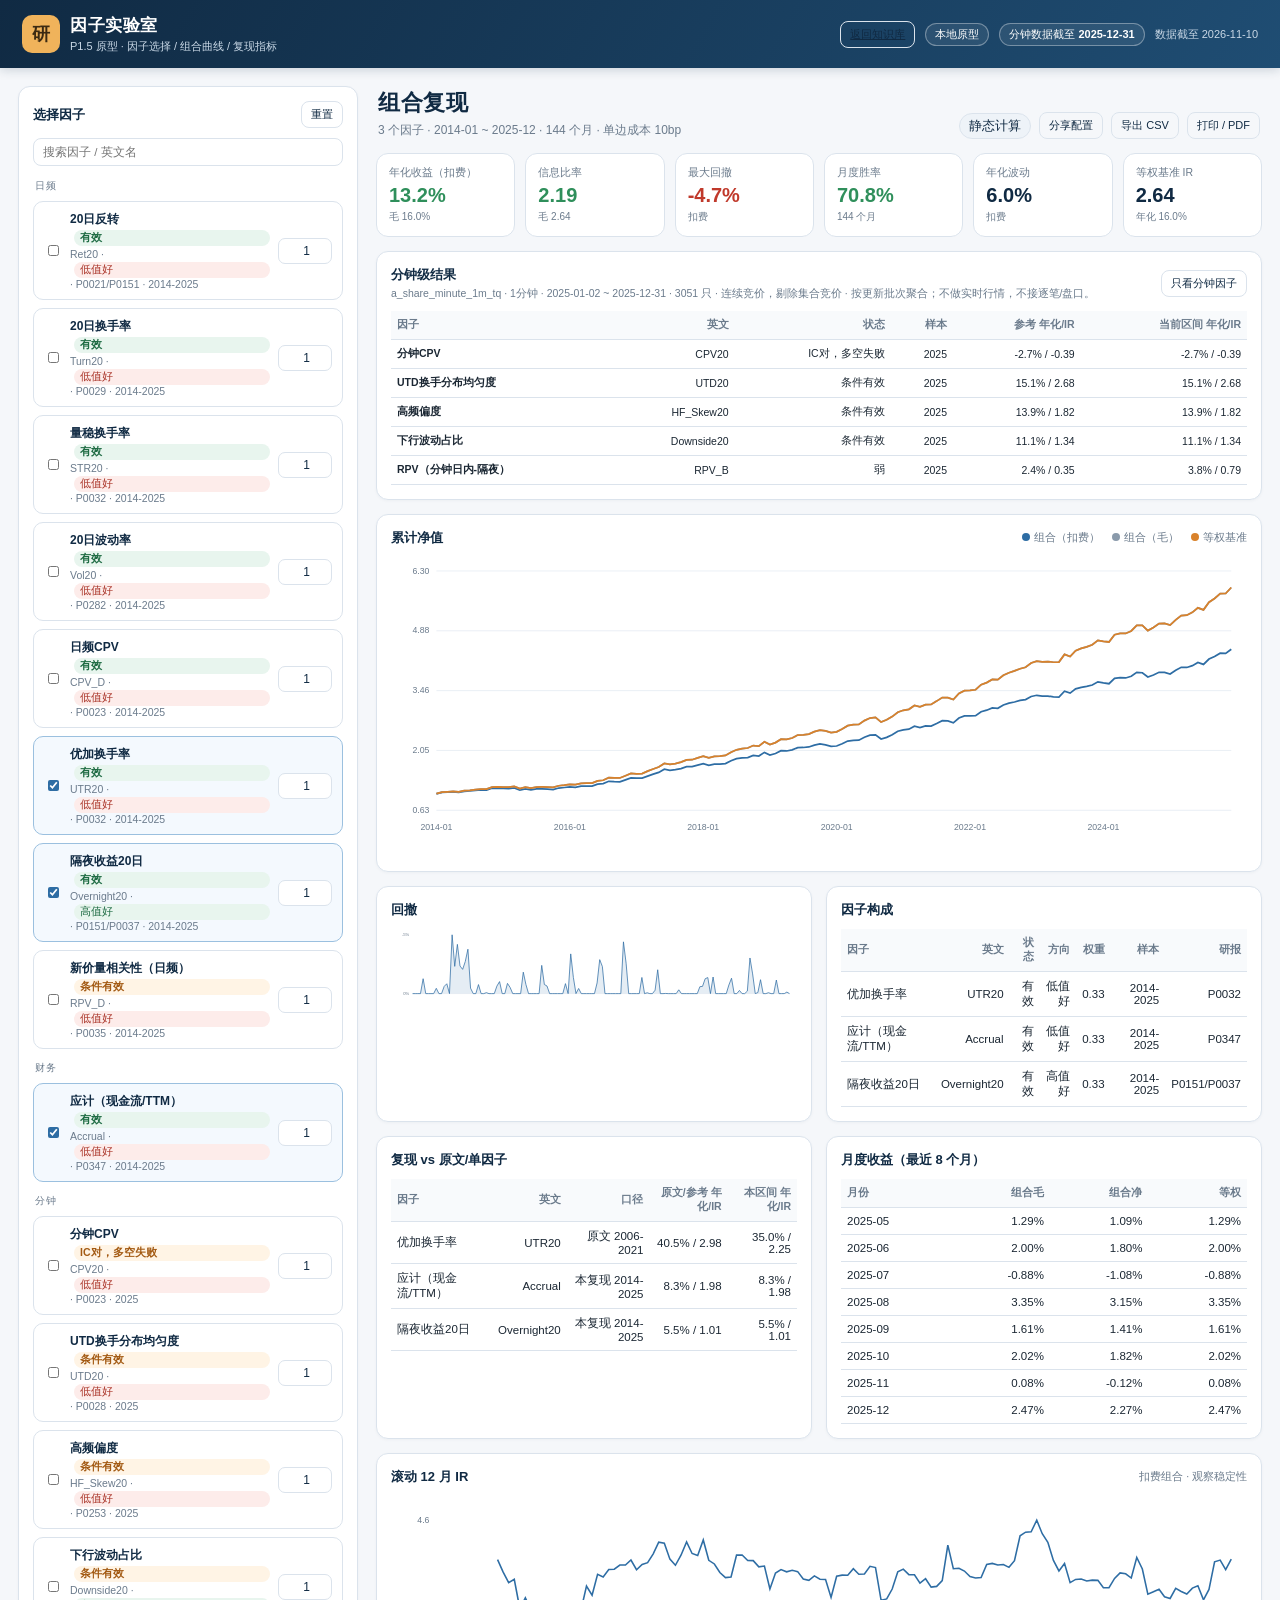
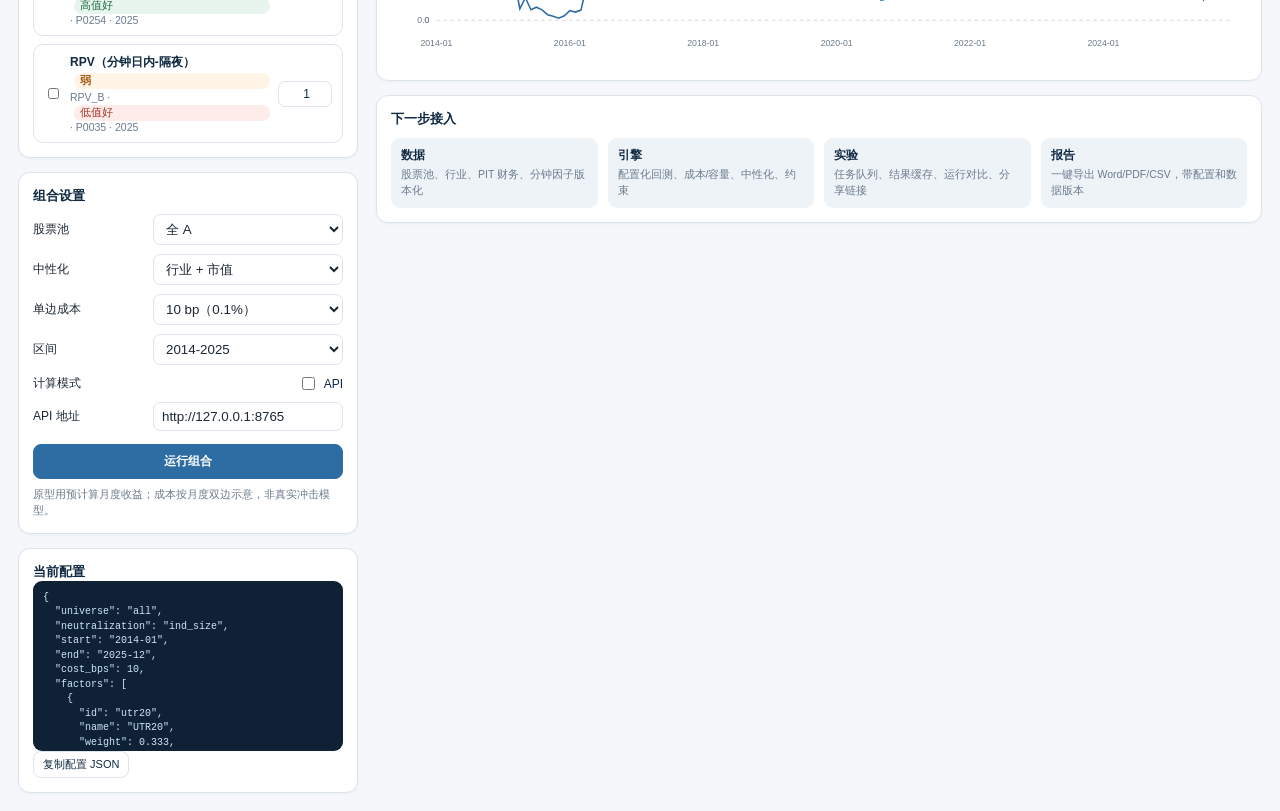
==== 平台原型/index.html @ 30ce6547 "update knowledge base: L3 small-sample validation" ====
<!DOCTYPE html>
<html lang="zh-CN">
<head>
  <meta charset="UTF-8">
  <meta name="viewport" content="width=device-width, initial-scale=1.0">
  <title>因子实验室 · P1.5 原型</title>
  <link rel="stylesheet" href="style.css">
</head>
<body>
  <header class="topbar">
    <div class="brand">
      <div class="brand-mark">研</div>
      <div>
        <div class="brand-title">因子实验室</div>
        <div class="brand-sub">P1.5 原型 · 因子选择 / 组合曲线 / 复现指标</div>
      </div>
    </div>
    <div class="top-right">
      <a class="btn ghost small" href="../index.html">返回知识库</a>
      <span class="pill">本地原型</span>
      <span class="pill">分钟数据截至 <b id="minuteCutoff">—</b></span>
      <span class="muted" id="asOf"></span>
    </div>
  </header>

  <main class="layout">
    <aside class="sidebar">
      <div class="panel">
        <div class="panel-head">
          <h2>选择因子</h2>
          <button class="btn ghost small" id="btnReset">重置</button>
        </div>
        <input id="factorSearch" class="search-input" placeholder="搜索因子 / 英文名">
        <div id="factorList" class="factor-list"></div>
      </div>

      <div class="panel">
        <h2>组合设置</h2>
        <label class="field">
          <span>股票池</span>
          <select id="universe">
            <option value="all">全 A</option>
            <option value="csi1000" disabled>中证 1000（待接入）</option>
            <option value="csi500" disabled>中证 500（待接入）</option>
          </select>
        </label>
        <label class="field">
          <span>中性化</span>
          <select id="neutral">
            <option value="ind_size">行业 + 市值</option>
            <option value="size" disabled>仅市值（待接入）</option>
            <option value="none" disabled>不中性（待接入）</option>
          </select>
        </label>
        <label class="field">
          <span>单边成本</span>
          <select id="cost">
            <option value="0">0 bp</option>
            <option value="10" selected>10 bp（0.1%）</option>
            <option value="15">15 bp（0.15%）</option>
          </select>
        </label>
        <label class="field">
          <span>区间</span>
          <select id="period">
            <option value="all" selected>2014-2025</option>
            <option value="2025">2025</option>
          </select>
        </label>
        <label class="field">
          <span>计算模式</span>
          <label class="switchline"><input type="checkbox" id="apiMode"> API</label>
        </label>
        <label class="field" id="apiBaseRow" hidden>
          <span>API 地址</span>
          <input class="text-input" id="apiBase" value="http://127.0.0.1:8765">
        </label>
        <button class="btn primary" id="btnRun">运行组合</button>
        <button class="btn" id="btnSubmit" hidden style="width:100%;margin-top:8px">提交回测任务</button>
        <div id="taskStatus" class="hint"></div>
        <p class="hint">原型用预计算月度收益；成本按月度双边示意，非真实冲击模型。</p>
      </div>

      <div class="panel">
        <h2>当前配置</h2>
        <pre id="configBox" class="config"></pre>
        <button class="btn ghost small" id="btnCopy">复制配置 JSON</button>
      </div>

      <div class="panel" id="historyPanel" hidden>
        <div class="panel-head">
          <h2>实验历史</h2>
          <button class="btn ghost small" id="btnHistory">刷新</button>
        </div>
        <div id="historyList" class="history-list"><p class="hint">API 模式下显示最近任务</p></div>
        <div class="compare-picker">
          <select id="cmpA" title="实验 A"></select>
          <span>vs</span>
          <select id="cmpB" title="实验 B"></select>
          <button class="btn ghost small" id="btnCompare">对比</button>
        </div>
      </div>
    </aside>

    <section class="content">
      <div class="page-head">
        <div>
          <h1>组合复现</h1>
          <p class="muted" id="comboSummary">选择因子后点击运行</p>
        </div>
        <div class="actions">
          <span id="modeBadge" class="pill dark">静态计算</span>
          <button class="btn ghost small" id="btnShare">分享配置</button>
          <button class="btn ghost small" id="btnCsv">导出 CSV</button>
          <button class="btn ghost small" id="btnPrint">打印 / PDF</button>
        </div>
      </div>

      <div id="warning" class="warning" hidden></div>

      <div class="card detail-card" id="detailCard" hidden>
        <div class="card-head">
          <div>
            <h2 id="detailTitle"></h2>
            <div class="muted" id="detailSub" style="font-size:11px;margin-top:3px"></div>
          </div>
          <div class="actions">
            <button class="btn ghost small" id="btnSolo">只看该因子</button>
            <button class="btn ghost small" id="btnCloseDetail">关闭</button>
          </div>
        </div>
        <div class="detail-grid">
          <div id="detailMeta" class="detail-meta"></div>
          <div id="detailChart" class="chart small"></div>
        </div>
      </div>

      <div class="kpis" id="kpis"></div>

      <div class="card" id="minuteCard">
        <div class="card-head">
          <div>
            <h2>分钟级结果</h2>
            <div class="muted" id="minuteMeta" style="font-size:10.5px;margin-top:3px"></div>
          </div>
          <button class="btn ghost small" id="btnMinuteOnly">只看分钟因子</button>
        </div>
        <div id="minuteTable"></div>
      </div>

      <div class="card">
        <div class="card-head">
          <h2>累计净值</h2>
          <div class="legend">
            <span><i class="dot blue"></i>组合（扣费）</span>
            <span><i class="dot grey"></i>组合（毛）</span>
            <span><i class="dot orange"></i>等权基准</span>
          </div>
        </div>
        <div id="equityChart" class="chart"></div>
      </div>

      <div class="grid2">
        <div class="card">
          <div class="card-head"><h2>回撤</h2></div>
          <div id="ddChart" class="chart small"></div>
        </div>
        <div class="card">
          <div class="card-head"><h2>因子构成</h2></div>
          <div id="factorTable"></div>
        </div>
      </div>

      <div class="grid2">
        <div class="card">
          <div class="card-head"><h2>复现 vs 原文/单因子</h2></div>
          <div id="compareTable"></div>
        </div>
        <div class="card">
          <div class="card-head"><h2>月度收益（最近 8 个月）</h2></div>
          <div id="monthlyTable"></div>
        </div>
      </div>

      <div class="card">
        <div class="card-head">
          <h2>滚动 12 月 IR</h2>
          <span class="muted" style="font-size:10.5px">扣费组合 · 观察稳定性</span>
        </div>
        <div id="rollingChart" class="chart small"></div>
      </div>

      <div class="card" id="compareCard" hidden>
        <div class="card-head">
          <h2>实验对比</h2>
          <span class="muted" style="font-size:10.5px" id="cmpSummary"></span>
        </div>
        <div id="cmpChart" class="chart"></div>
        <div class="grid2" style="margin-top:10px">
          <div id="cmpTable"></div>
          <div id="cmpConfig"></div>
        </div>
        <div class="links" style="margin-top:10px">
          <button class="btn ghost small" id="btnCmpCsv" disabled>导出对比 CSV</button>
          <button class="btn ghost small" id="btnCmpDocx" disabled>导出对比 Word</button>
        </div>
      </div>

      <div class="card">
        <div class="card-head"><h2>下一步接入</h2></div>
        <div class="next-grid">
          <div><b>数据</b><span>股票池、行业、PIT 财务、分钟因子版本化</span></div>
          <div><b>引擎</b><span>配置化回测、成本/容量、中性化、约束</span></div>
          <div><b>实验</b><span>任务队列、结果缓存、运行对比、分享链接</span></div>
          <div><b>报告</b><span>一键导出 Word/PDF/CSV，带配置和数据版本</span></div>
        </div>
      </div>
    </section>
  </main>

  <script src="data.js"></script>
  <script src="app.js"></script>
</body>
</html>
---- 平台原型/style.css ----
:root {
  --navy: #102a43;
  --navy2: #163b5c;
  --blue: #2e6da4;
  --blue2: #4b8bc4;
  --orange: #d9822b;
  --green: #2f8f5b;
  --red: #c0392b;
  --bg: #f5f7fa;
  --card: #ffffff;
  --line: #dbe3ec;
  --text: #1b2733;
  --muted: #6b7b8c;
  --soft: #eef3f8;
}
* { box-sizing: border-box; }
html, body { margin: 0; padding: 0; }
body {
  background: var(--bg);
  color: var(--text);
  font-family: "Microsoft YaHei", "PingFang SC", "Helvetica Neue", Arial, sans-serif;
  font-size: 13px;
}
button, select, input { font-family: inherit; }
.topbar {
  background: linear-gradient(120deg, var(--navy), #1f4d73);
  color: #fff;
  padding: 14px 22px;
  display: flex;
  align-items: center;
  justify-content: space-between;
  position: sticky;
  top: 0;
  z-index: 10;
  box-shadow: 0 2px 10px rgba(16,42,67,.18);
}
.brand { display: flex; align-items: center; gap: 10px; }
.brand-mark {
  width: 38px; height: 38px; border-radius: 10px;
  display: grid; place-items: center;
  background: #f0b35b; color: #3c2a12; font-weight: 800; font-size: 18px;
}
.brand-title { font-size: 17px; font-weight: 700; letter-spacing: .5px; }
.brand-sub { font-size: 11px; color: #c9d8e6; margin-top: 2px; }
.top-right { display: flex; align-items: center; gap: 10px; font-size: 11px; }
.pill {
  border: 1px solid rgba(255,255,255,.35); border-radius: 999px;
  padding: 3px 9px; color: #fff; background: rgba(255,255,255,.08);
}
.muted { color: var(--muted); }
.topbar .muted { color: #c9d8e6; }
.layout {
  display: grid;
  grid-template-columns: 340px minmax(0, 1fr);
  gap: 18px;
  max-width: 1440px;
  margin: 0 auto;
  padding: 18px;
}
.sidebar { display: flex; flex-direction: column; gap: 14px; min-width: 0; }
.content { display: flex; flex-direction: column; gap: 14px; min-width: 0; }
.panel, .card {
  background: var(--card);
  border: 1px solid var(--line);
  border-radius: 12px;
  padding: 14px;
  box-shadow: 0 1px 3px rgba(16,42,67,.04);
}
.panel h2, .card h2 { margin: 0; font-size: 13px; color: var(--navy); }
.panel-head, .card-head {
  display: flex; align-items: center; justify-content: space-between; gap: 8px;
  margin-bottom: 10px;
}
.page-head {
  display: flex; align-items: flex-end; justify-content: space-between; gap: 10px;
  padding: 2px 2px 0;
}
.page-head h1 { margin: 0; font-size: 22px; color: var(--navy); letter-spacing: .5px; }
.page-head p { margin: 4px 0 0; font-size: 12px; }
.btn {
  border: 1px solid var(--line); background: #fff; color: var(--text);
  border-radius: 8px; padding: 8px 12px; cursor: pointer; font-size: 12px;
}
.btn:hover { border-color: #b9c9da; background: #f8fafc; }
.btn:disabled { opacity: .45; cursor: not-allowed; }
.btn.small { padding: 5px 9px; font-size: 11px; }
.btn.ghost { background: transparent; color: var(--navy); border-color: var(--line); }
.btn.primary {
  width: 100%; margin-top: 4px; background: var(--blue); color: #fff;
  border-color: var(--blue); font-weight: 700;
}
.btn.primary:hover { background: #245b8c; }
.search-input {
  width: 100%; border: 1px solid var(--line); border-radius: 8px;
  padding: 7px 9px; font-size: 11.5px; margin-bottom: 9px; outline: none;
}
.search-input:focus { border-color: #9bc0df; box-shadow: 0 0 0 2px #eaf3fb; }
.factor-list { display: flex; flex-direction: column; gap: 8px; }
.group-label { font-size: 10px; color: var(--muted); margin: 4px 2px 0; letter-spacing: .5px; }
.factor-item {
  border: 1px solid var(--line); border-radius: 10px; padding: 9px 10px;
  display: grid; grid-template-columns: 18px minmax(0,1fr) 54px; gap: 8px;
  align-items: center; cursor: pointer;
}
.factor-item.active { border-color: #9bc0df; background: #f4f9fe; }
.factor-item input { accent-color: var(--blue); }
.factor-name { min-width: 0; cursor: pointer; }
.factor-name b { display: block; font-size: 12px; color: var(--navy); }
.factor-name:hover b { color: var(--blue); }
.detail-card { border-color: #b7d0e6; }
.detail-grid { display: grid; grid-template-columns: minmax(0, 0.9fr) minmax(0, 1.1fr); gap: 14px; }
.detail-meta { display: grid; grid-template-columns: 82px 1fr; gap: 6px 8px; font-size: 11px; line-height: 1.45; }
.detail-meta .k { color: var(--muted); }
.detail-meta .v { color: var(--text); }
.detail-meta .formula { background: #f7f9fc; border-radius: 7px; padding: 7px 8px; color: var(--navy); font-family: Consolas, monospace; font-size: 10px; }
@media (max-width: 1050px) { .detail-grid { grid-template-columns: 1fr; } }
.factor-name span { display: block; font-size: 10.5px; color: var(--muted); margin-top: 2px; }
.factor-weight {
  width: 100%; border: 1px solid var(--line); border-radius: 7px;
  padding: 5px 6px; text-align: right; font-size: 12px; color: var(--navy);
}
.dir { display: inline-block; font-size: 9.5px; border-radius: 999px; padding: 1px 6px; margin-left: 4px; }
.dir.neg { background: #fdecea; color: #a93226; }
.dir.pos { background: #e8f5ee; color: #1e6b43; }
.status-pill { display: inline-block; font-size: 9.5px; border-radius: 999px; padding: 1px 6px; margin-left: 4px; }
.status-pill.ok { background: #e8f5ee; color: #1e6b43; }
.status-pill.warn { background: #fff4e5; color: #a35a13; }
.minute-card-note { color: var(--muted); font-size: 10.5px; margin: 6px 0 0; }
#minuteTable td, #minuteTable th { font-size: 10.5px; }
#minuteTable tr[data-minute] { cursor: pointer; }
#minuteTable tr[data-minute]:hover { background: #f7fbff; }
.field { display: flex; align-items: center; justify-content: space-between; gap: 10px; margin: 9px 0; font-size: 12px; }
.field select, .field .text-input {
  flex: 1; max-width: 190px; border: 1px solid var(--line); border-radius: 7px;
  padding: 6px 8px; background: #fff; color: var(--text);
}
.switchline { display: inline-flex; align-items: center; gap: 6px; font-size: 12px; color: var(--navy); cursor: pointer; }
.switchline input { accent-color: var(--blue); }
.pill.dark { border-color: var(--line); color: var(--navy); background: var(--soft); }
.actions { display: flex; align-items: center; gap: 8px; flex-wrap: wrap; }
.hint { font-size: 10.5px; color: var(--muted); line-height: 1.5; margin: 8px 0 0; }
.history-list { display: flex; flex-direction: column; gap: 6px; max-height: 230px; overflow: auto; }
.history-item {
  border: 1px solid var(--line); border-radius: 8px; padding: 7px 8px;
  display: flex; align-items: center; justify-content: space-between; gap: 8px;
  font-size: 10.5px; cursor: pointer;
}
.history-item:hover { background: #f7fbff; border-color: #b7d0e6; }
.history-item b { color: var(--navy); font-size: 10.5px; }
.history-item span { color: var(--muted); }
.history-item .run-status { border-radius: 999px; padding: 1px 6px; font-size: 9px; }
.history-item .run-status.done { background: #e8f5ee; color: #1e6b43; }
.history-item .run-status.failed { background: #fdecea; color: #a93226; }
.history-item .run-status.running, .history-item .run-status.queued { background: #fff4e5; color: #a35a13; }
.task-ok { color: var(--green) !important; }
.task-err { color: var(--red) !important; }
.compare-picker { display: grid; grid-template-columns: 1fr 18px 1fr; gap: 5px; margin-top: 10px; align-items: center; }
.compare-picker select { min-width: 0; width: 100%; border: 1px solid var(--line); border-radius: 7px; padding: 5px 6px; font-size: 10px; background: #fff; }
.compare-picker span { text-align: center; color: var(--muted); font-size: 10px; }
.compare-picker .btn { grid-column: 1 / -1; width: 100%; }
#cmpTable table, #cmpConfig table { font-size: 10.5px; }
#cmpConfig { font-size: 10.5px; color: var(--muted); line-height: 1.5; }
#cmpConfig b { color: var(--navy); }
.config {
  margin: 0; background: #0f2235; color: #cfe4f7; border-radius: 9px;
  padding: 10px; font-size: 10px; line-height: 1.45; max-height: 170px; overflow: auto;
  font-family: Consolas, "Courier New", monospace; white-space: pre-wrap; word-break: break-all;
}
.kpis { display: grid; grid-template-columns: repeat(6, minmax(0,1fr)); gap: 10px; }
.kpi {
  background: #fff; border: 1px solid var(--line); border-radius: 12px; padding: 12px;
}
.kpi .k { font-size: 10.5px; color: var(--muted); }
.kpi .v { font-size: 20px; font-weight: 800; color: var(--navy); margin-top: 4px; }
.kpi .v.pos { color: var(--green); }
.kpi .v.neg { color: var(--red); }
.kpi .s { font-size: 10px; color: var(--muted); margin-top: 3px; }
.chart { width: 100%; min-height: 300px; }
.chart.small { min-height: 170px; }
.chart svg { width: 100%; height: auto; display: block; }
.legend { display: flex; gap: 12px; font-size: 10.5px; color: var(--muted); flex-wrap: wrap; }
.dot { display: inline-block; width: 8px; height: 8px; border-radius: 50%; margin-right: 4px; }
.dot.blue { background: var(--blue); }
.dot.grey { background: #8a9aab; }
.dot.orange { background: var(--orange); }
.grid2 { display: grid; grid-template-columns: 1fr 1fr; gap: 14px; }
table { width: 100%; border-collapse: collapse; font-size: 11.5px; }
th, td { padding: 7px 6px; border-bottom: 1px solid var(--line); text-align: right; }
th:first-child, td:first-child { text-align: left; }
th { color: var(--muted); font-weight: 600; font-size: 10.5px; background: #f8fafc; }
tbody tr:hover { background: #f8fbfe; }
.warning {
  background: #fff7e6; border: 1px solid #f5d7a1; color: #8a5a12;
  border-radius: 10px; padding: 9px 12px; font-size: 11.5px;
}
.next-grid { display: grid; grid-template-columns: repeat(4, 1fr); gap: 10px; }
.next-grid > div { background: var(--soft); border-radius: 9px; padding: 10px; }
.next-grid b { display: block; color: var(--navy); font-size: 11.5px; margin-bottom: 3px; }
.next-grid span { color: var(--muted); font-size: 10.5px; line-height: 1.45; }
.footer-note { color: var(--muted); font-size: 10.5px; line-height: 1.5; padding: 4px 2px 18px; }
@media (max-width: 1050px) {
  .layout { grid-template-columns: 1fr; }
  .sidebar { order: 2; }
  .content { order: 1; }
  .kpis { grid-template-columns: repeat(3, 1fr); }
  .grid2 { grid-template-columns: 1fr; }
  .next-grid { grid-template-columns: 1fr 1fr; }
}
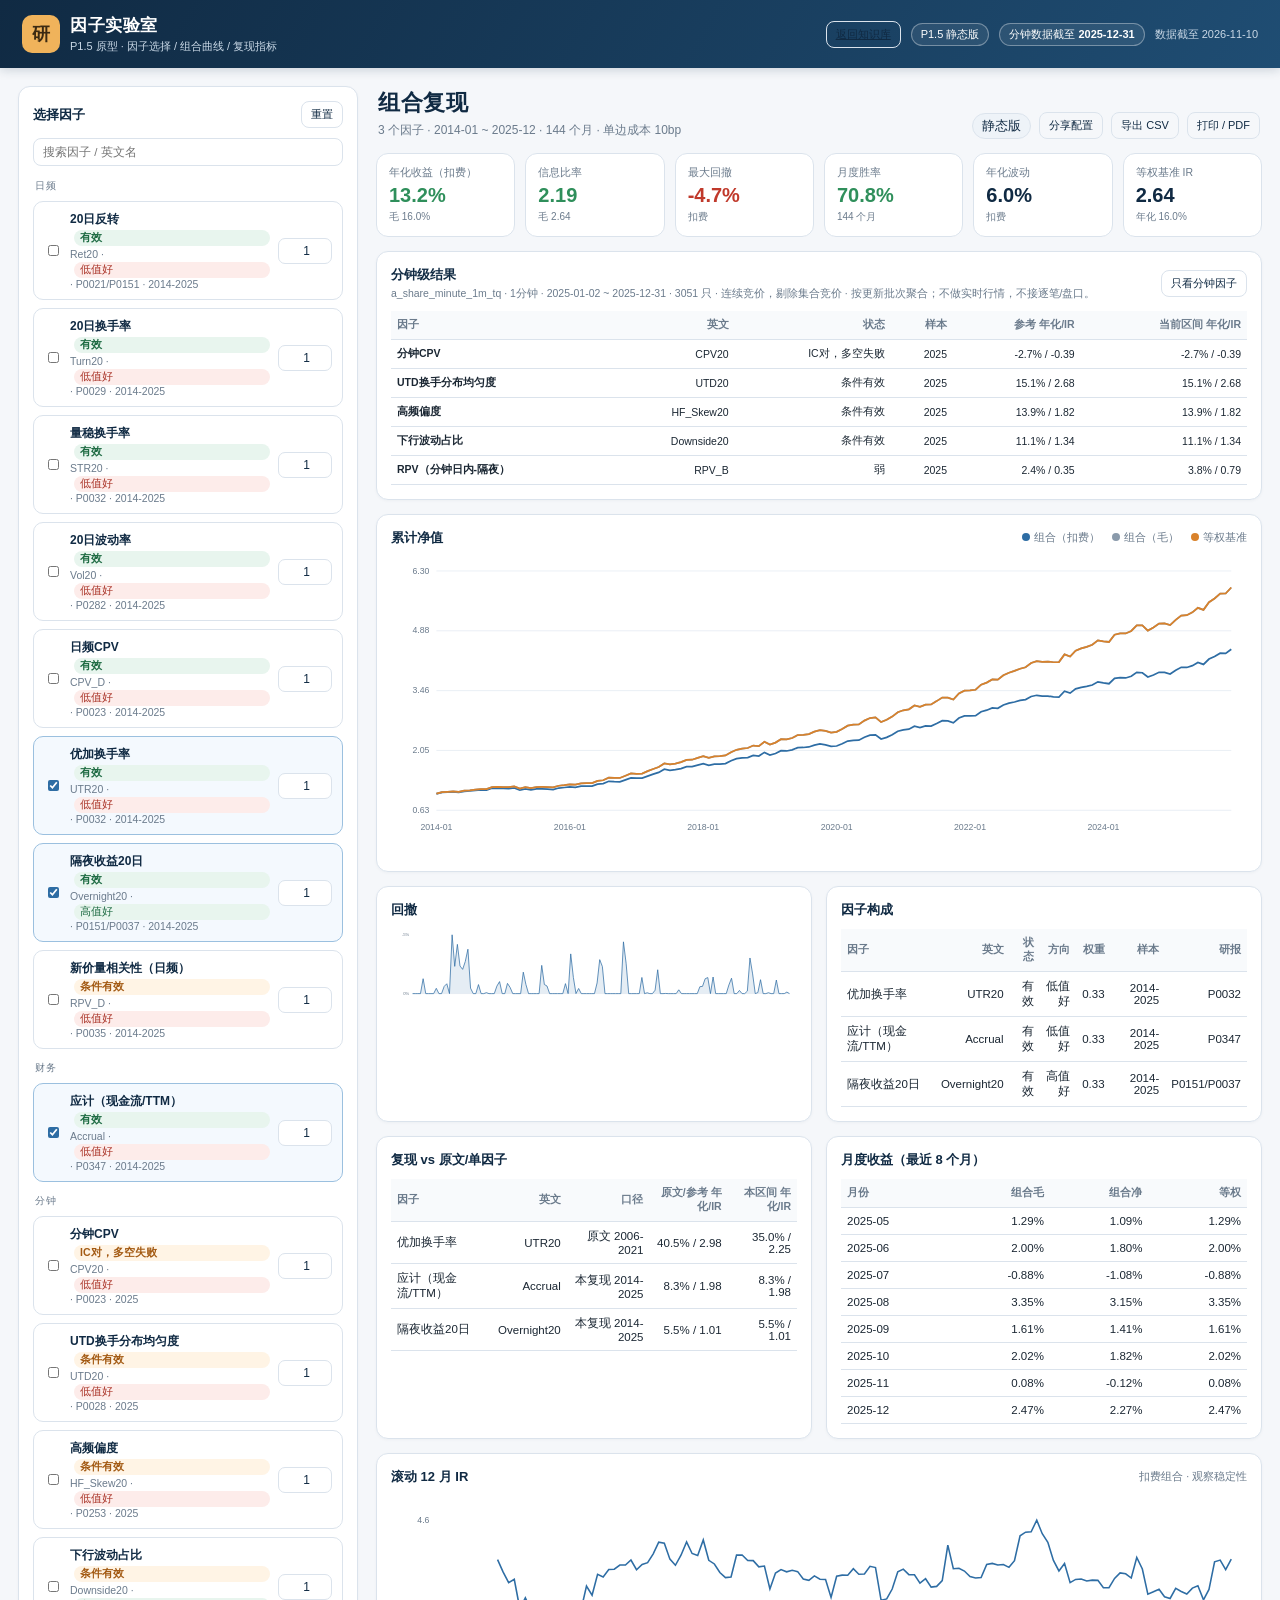
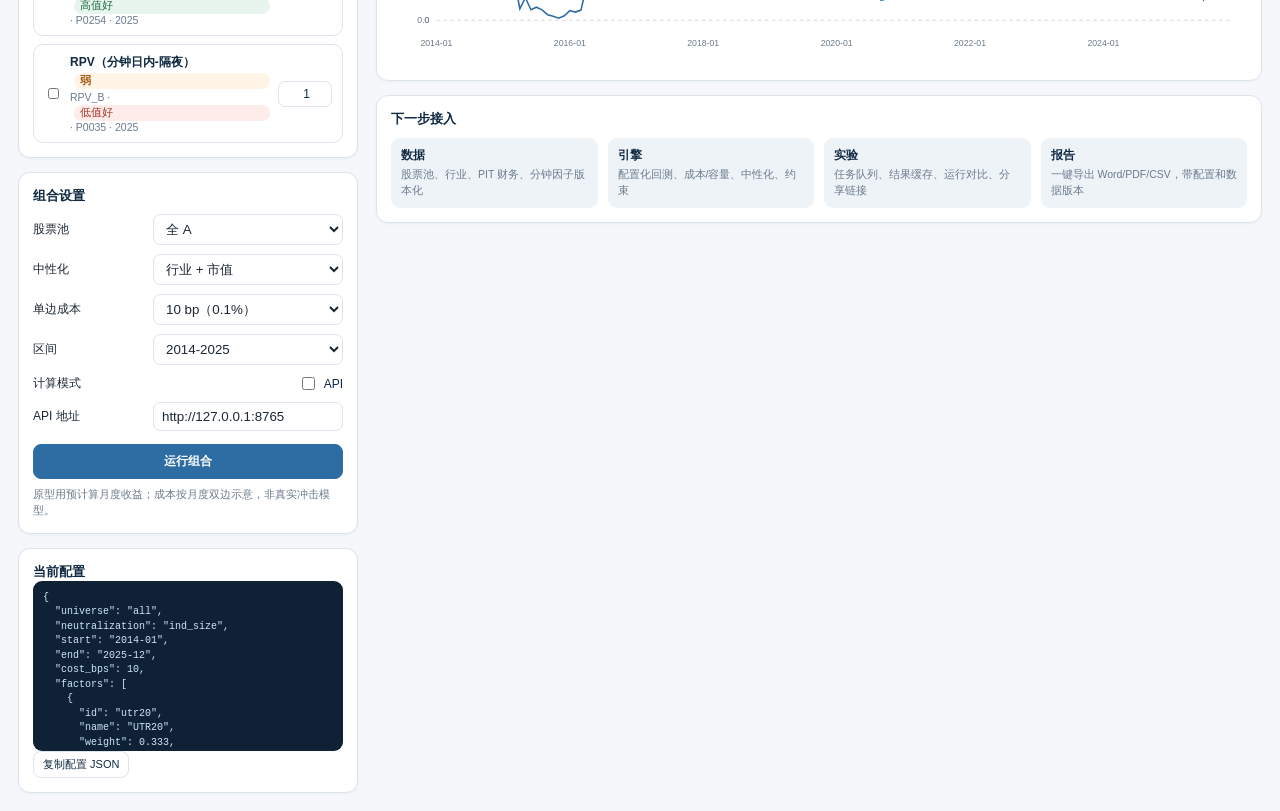
==== commit 24344b90: "update knowledge base: L3 small-sample validation" ====
--- a/平台原型/index.html
+++ b/平台原型/index.html
@@ -17,7 +17,7 @@
     </div>
     <div class="top-right">
       <a class="btn ghost small" href="../index.html">返回知识库</a>
-      <span class="pill">本地原型</span>
+      <span class="pill" id="editionBadge">本地原型</span>
       <span class="pill">分钟数据截至 <b id="minuteCutoff">—</b></span>
       <span class="muted" id="asOf"></span>
     </div>
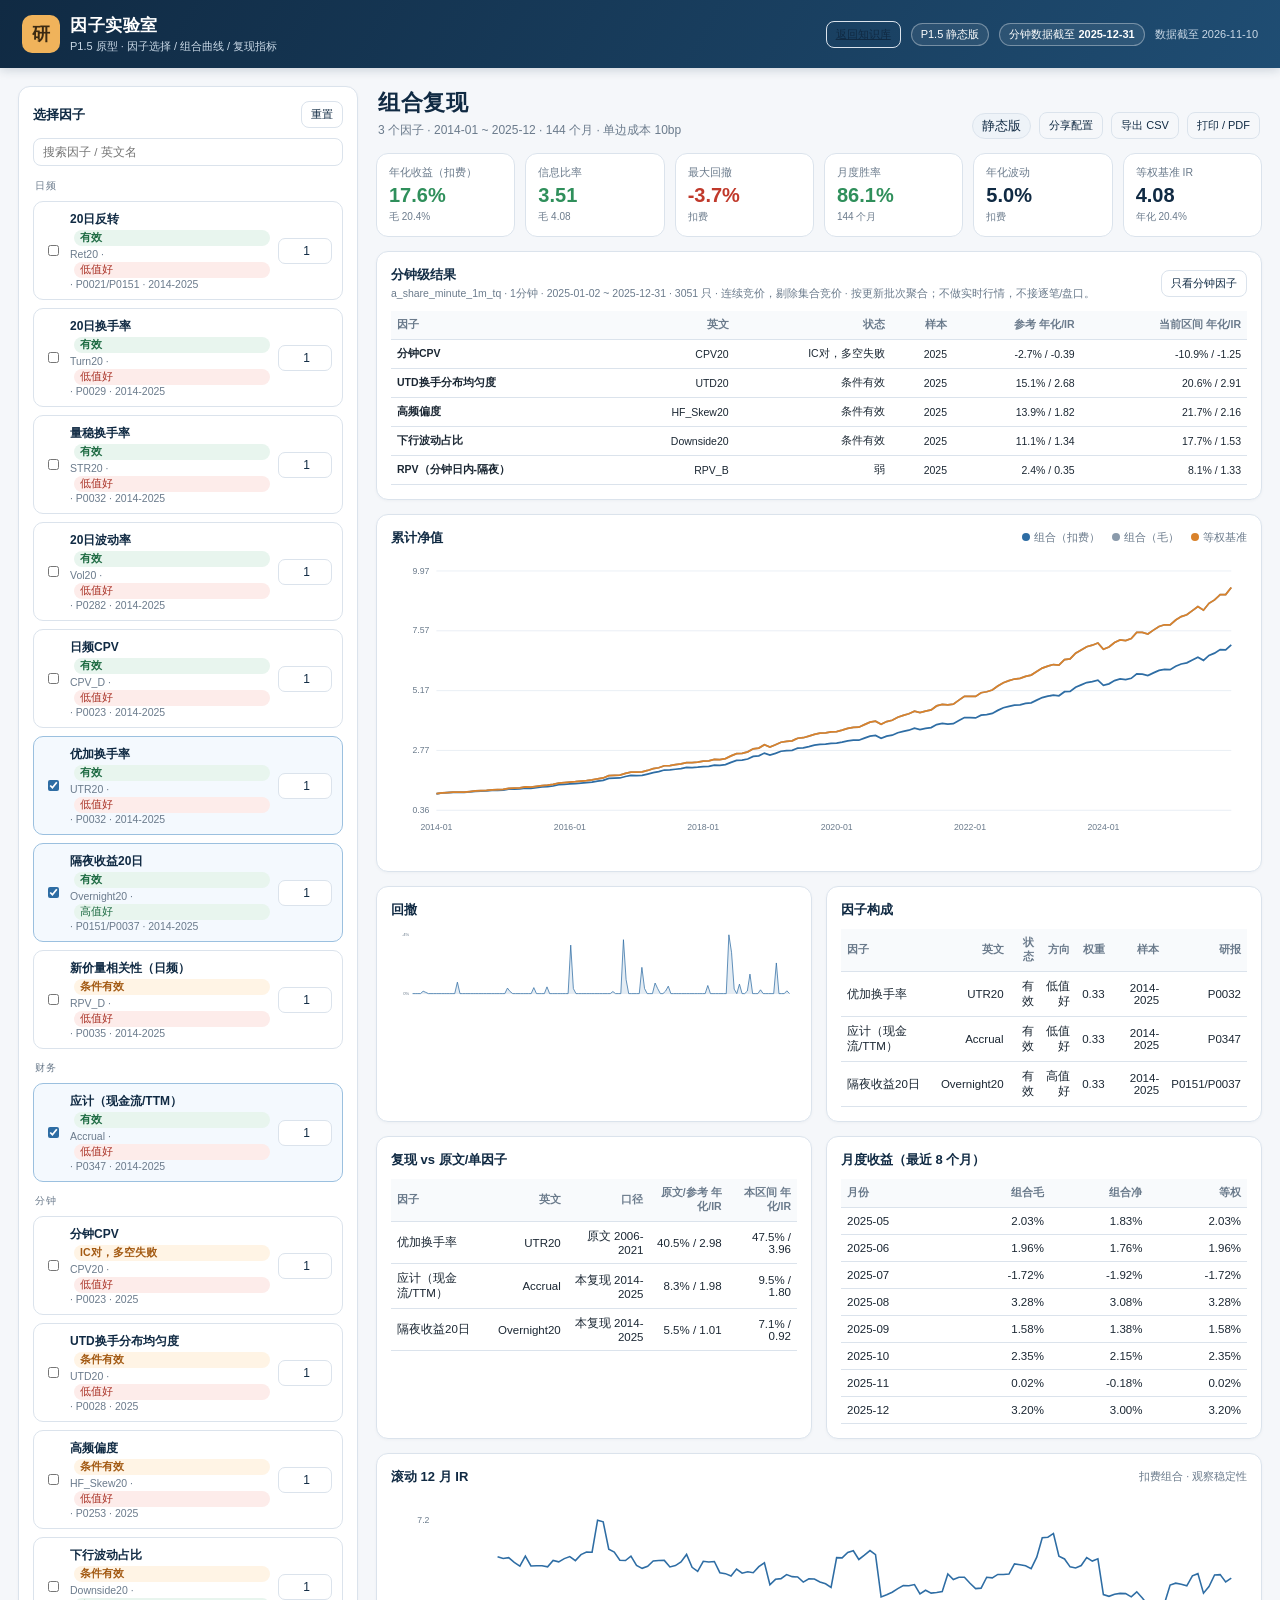
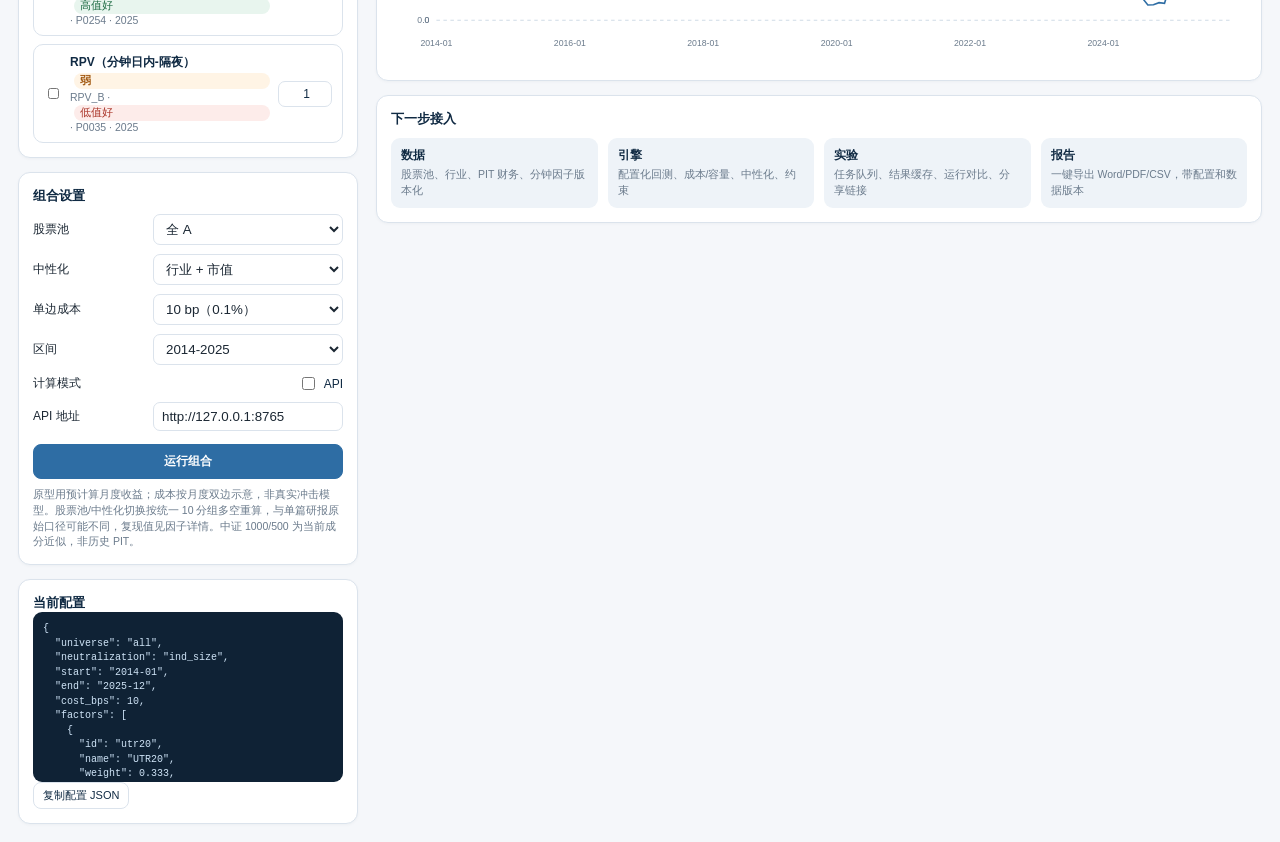
==== commit ea7f0cac: "update knowledge base: L3 small-sample validation" ====
--- a/平台原型/index.html
+++ b/平台原型/index.html
@@ -40,16 +40,16 @@
           <span>股票池</span>
           <select id="universe">
             <option value="all">全 A</option>
-            <option value="csi1000" disabled>中证 1000（待接入）</option>
-            <option value="csi500" disabled>中证 500（待接入）</option>
+            <option value="csi1000_current">中证 1000（当前成分，非 PIT）</option>
+            <option value="csi500_current">中证 500（当前成分，非 PIT）</option>
           </select>
         </label>
         <label class="field">
           <span>中性化</span>
           <select id="neutral">
             <option value="ind_size">行业 + 市值</option>
-            <option value="size" disabled>仅市值（待接入）</option>
-            <option value="none" disabled>不中性（待接入）</option>
+            <option value="size">仅市值</option>
+            <option value="raw">不中性</option>
           </select>
         </label>
         <label class="field">
@@ -78,7 +78,7 @@
         <button class="btn primary" id="btnRun">运行组合</button>
         <button class="btn" id="btnSubmit" hidden style="width:100%;margin-top:8px">提交回测任务</button>
         <div id="taskStatus" class="hint"></div>
-        <p class="hint">原型用预计算月度收益；成本按月度双边示意，非真实冲击模型。</p>
+        <p class="hint">原型用预计算月度收益；成本按月度双边示意，非真实冲击模型。股票池/中性化切换按统一 10 分组多空重算，与单篇研报原始口径可能不同，复现值见因子详情。中证 1000/500 为当前成分近似，非历史 PIT。</p>
       </div>
 
       <div class="panel">
